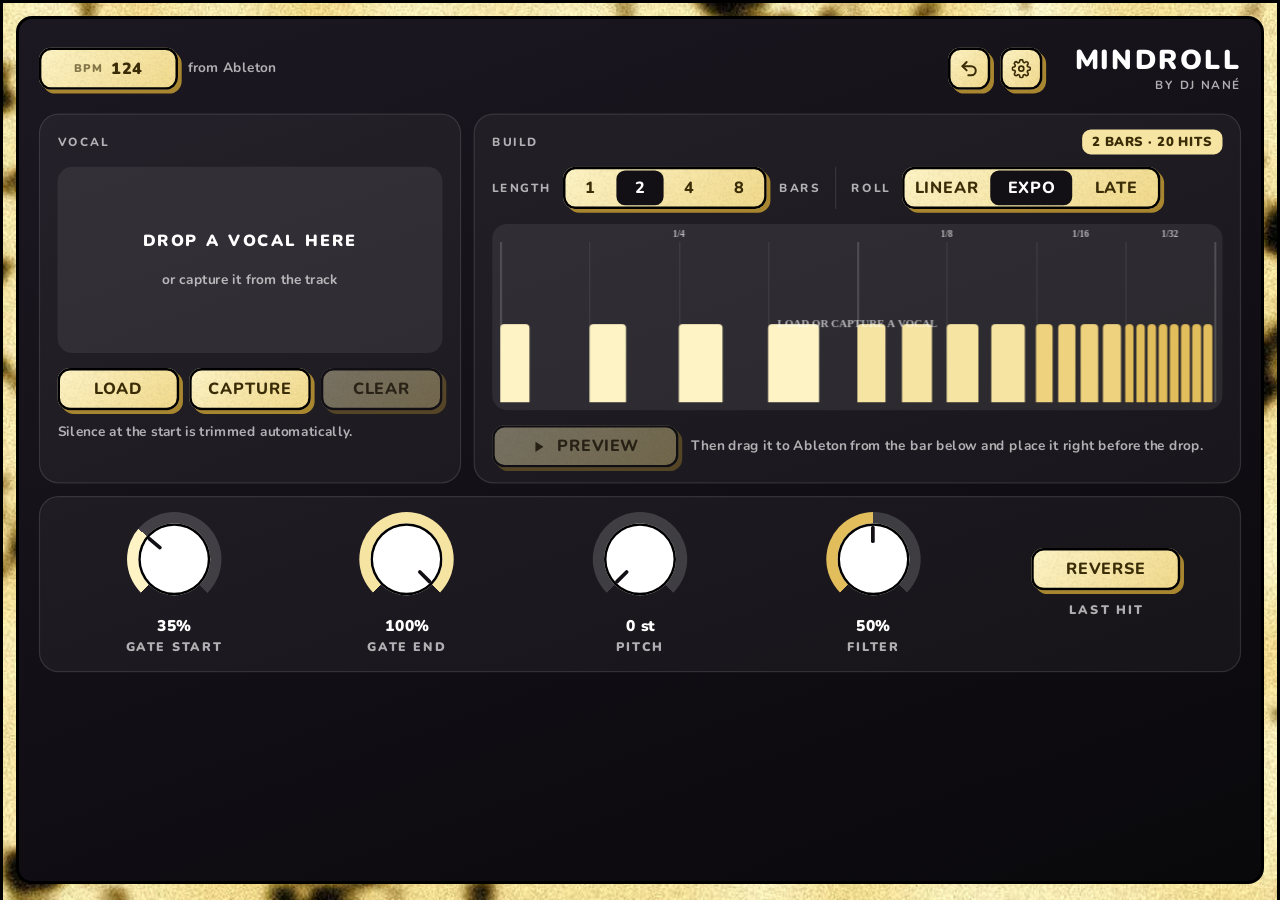
==== ui/index.html @ 0ae4fd10 "MINDROLL v0.1.0: vocal stutter build (1/4 → 1/8 → 1/16 → 1/32 hasta el drop) - Trozo de vocal: solta" ====
<!DOCTYPE html>
<html lang="en">
<head>
<meta charset="utf-8">
<meta name="viewport" content="width=device-width,initial-scale=1">
<title>MINDROLL &#183; Dj Nan&#233;</title>
<style>
@font-face{font-family:'Nunito';font-weight:500;font-style:normal;src:url([data-uri]) format('woff2')}
@font-face{font-family:'Nunito';font-weight:700;font-style:normal;src:url([data-uri]) format('woff2')}
@font-face{font-family:'Nunito';font-weight:800;font-style:normal;src:url([data-uri]) format('woff2')}
@font-face{font-family:'Nunito';font-weight:900;font-style:normal;src:url([data-uri]) format('woff2')}

:root{--bg1:#1c1822;--bg2:#09080b;--pan:rgba(255,255,255,.045);--panb:rgba(255,255,255,.11);--w:#fff;--mu:rgba(255,255,255,.66);
 --btn:#fff;--btnt:#121015;--btnh:#e9e7ed;--on:#121015;--ont:#fff;--onb:rgba(255,255,255,.55);--cell:rgba(255,255,255,.075);
 --track:rgba(255,255,255,.16);--arc:#fff;--grid:rgba(255,255,255,.10);--grid2:rgba(255,255,255,.22);
 --h0:#fdf3c4;--h1:#f6e4a2;--h2:#eed27e;--h3:#e2bd5c;--wave:#f1d98a}
html.light{--bg1:#f6f5f8;--bg2:#e3e1e8;--pan:rgba(255,255,255,.72);--panb:rgba(18,16,21,.1);--w:#121015;--mu:rgba(18,16,21,.6);
 --btn:#121015;--btnt:#fff;--btnh:#2c2833;--on:#fff;--ont:#121015;--onb:rgba(18,16,21,.5);--cell:rgba(18,16,21,.07);
 --track:rgba(18,16,21,.14);--arc:#121015;--grid:rgba(18,16,21,.09);--grid2:rgba(18,16,21,.2);
 --h0:#ecd88f;--h1:#e3c66e;--h2:#d6b255;--h3:#c49b3c;--wave:#c9a645}
*{box-sizing:border-box}
html,body{height:100%}
body{margin:0;background:linear-gradient(160deg,var(--bg1),var(--bg2));background-attachment:fixed;color:var(--w);font:13px/1.4 Nunito,-apple-system,BlinkMacSystemFont,system-ui,sans-serif;overflow:hidden;user-select:none;-webkit-user-select:none}
.wrap{position:absolute;left:0;top:0;width:1000px;padding:14px 16px 8px;transform-origin:0 0;display:flex;flex-direction:column}
button{font:inherit;font-weight:800;color:var(--btnt);background:var(--btn);border:0;border-radius:10px;padding:0 12px;height:34px;cursor:pointer;box-shadow:0 1px 2px rgba(0,0,0,.18);transition:transform .14s ease,box-shadow .14s ease,background .14s ease;letter-spacing:.05em;white-space:nowrap}
button:hover{transform:translateY(-1px) scale(1.03);background:var(--btnh);color:var(--btnt)}
button:active{transform:none}
button:disabled{opacity:.4;cursor:default;transform:none}
button svg{width:15px;height:15px;display:block}
.tg.on,.tg.on:hover{background:var(--on);color:var(--ont);box-shadow:inset 0 0 0 1.5px var(--onb)}
header{position:relative;display:flex;align-items:center;justify-content:space-between;margin-bottom:10px;height:52px}
.hl,.hr{display:flex;align-items:center;gap:8px;min-width:0}
.logo{line-height:1;pointer-events:none}
.logo b{display:block;font-weight:900}
.logo small{display:block;font-weight:700}
.ico{width:34px;padding:0;display:flex;align-items:center;justify-content:center}
.ico svg{width:16px;height:16px}
.val{width:112px;height:34px;border-radius:10px;background:var(--btn);color:var(--btnt);display:flex;align-items:center;justify-content:center;font-weight:900;box-shadow:0 1px 2px rgba(0,0,0,.18);font-variant-numeric:tabular-nums;letter-spacing:.03em;touch-action:none;flex:none}
.val.drag{cursor:ns-resize}
.val small{font-size:9px;letter-spacing:.14em;margin-right:6px;opacity:.6;font-weight:900}
.hint{font-size:11px;color:var(--mu);font-weight:700;letter-spacing:.02em}
/* paneles */
.main{display:flex;gap:10px;margin-bottom:10px}
.panel{background:var(--pan);border:1px solid var(--panb);border-radius:16px;padding:12px 14px}
.ptitle{font-size:9.5px;letter-spacing:.16em;color:var(--mu);text-transform:uppercase;font-weight:800;margin-bottom:10px;display:flex;gap:8px;align-items:center;white-space:nowrap;height:20px}
.sp{flex:1}
.chip{display:inline-flex;align-items:center;height:20px;padding:0 8px;border-radius:7px;font-size:10.5px;font-weight:900;letter-spacing:.06em;color:#3a2c06;background:var(--h1);text-transform:none;max-width:210px;overflow:hidden;text-overflow:ellipsis}
.lbl{font-size:9.5px;letter-spacing:.16em;color:var(--mu);font-weight:800}
/* source */
.srcp{width:340px;flex:none;display:flex;flex-direction:column}
.wave{position:relative;height:150px;border-radius:12px;background:var(--cell);overflow:hidden}
.wave canvas{position:absolute;inset:0;width:100%;height:100%}
.empty{position:absolute;inset:0;display:flex;flex-direction:column;align-items:center;justify-content:center;gap:4px;text-align:center;pointer-events:none}
.empty b{font-weight:900;font-size:13px;letter-spacing:.14em}
.wave.over{box-shadow:inset 0 0 0 2px var(--h2)}
.btns3{display:grid;grid-template-columns:repeat(3,1fr);gap:8px;margin-top:12px}
.btns3 button{width:100%}
.cap.wait,.cap.rec{background:var(--on)!important;color:var(--ont)!important}
.cap.wait{animation:blink .5s ease-in-out infinite alternate}
.cap.rec{box-shadow:inset 0 0 0 2px #e7a1a1!important}
@keyframes blink{from{opacity:1}to{opacity:.55}}
.srcp .hint{margin-top:10px;min-height:16px}
/* build */
.bldp{flex:1;min-width:0;display:flex;flex-direction:column}
.row{display:flex;align-items:center;gap:10px}
.seg{display:inline-flex;background:var(--btn);border-radius:10px;overflow:hidden;box-shadow:0 1px 2px rgba(0,0,0,.18);height:34px;padding:3px;gap:2px}
.seg button{border-radius:7px;box-shadow:none!important;height:28px;padding:0;background:transparent;color:var(--btnt);width:38px}
.seg button:hover{transform:none;background:var(--btnh);color:var(--btnt)}
.seg button.on,.seg button.on:hover{background:var(--on);color:var(--ont)}
.seg.wide button{width:66px}
.vsep{width:1px;align-self:stretch;background:var(--panb);margin:0 2px}
.lane{position:relative;height:150px;border-radius:12px;background:var(--cell);margin-top:12px;overflow:hidden}
.lane canvas{position:absolute;inset:0;width:100%;height:100%}
.bldp .row.end{margin-top:12px}
.prev{width:150px;display:flex;align-items:center;justify-content:center;gap:8px}
.prev svg{width:13px;height:13px}
.prev.on,.prev.on:hover{background:var(--on)!important;color:var(--ont)!important}
.prev.wait{animation:blink .5s ease-in-out infinite alternate}
/* knobs */
.knp .knobs{display:flex;align-items:center;justify-content:space-around}
.kn{display:flex;flex-direction:column;align-items:center;width:120px}
.dial{--p:.5;--a:0deg;width:76px;height:76px;border-radius:50%;position:relative;cursor:ns-resize;touch-action:none;transition:transform .14s ease;
 background:conic-gradient(from -135deg,var(--acc) calc(var(--p)*270deg),var(--track) calc(var(--p)*270deg) 270deg,transparent 270deg)}
.dial:hover{transform:scale(1.05)}
.dial::after{content:"";position:absolute;inset:9px;border-radius:50%;background:#fff;box-shadow:0 1px 4px rgba(0,0,0,.25)}
.dial .ind{position:absolute;left:50%;top:11px;width:3px;height:14px;margin-left:-1.5px;background:#121015;z-index:2;transform-origin:1.5px 27px;transform:rotate(var(--a));border-radius:2px}
.kv{font-size:12.5px;margin-top:7px;font-weight:900;font-variant-numeric:tabular-nums}
.kl{font-size:10px;color:var(--mu);letter-spacing:.16em;font-weight:900;margin-top:1px;white-space:nowrap}
.revb{width:120px}
/* toast / settings / tips */
#toast{position:fixed;left:50%;bottom:28px;transform:translateX(-50%);background:#fff;color:#121015;font-weight:800;padding:10px 16px;border-radius:12px;box-shadow:0 10px 30px rgba(0,0,0,.3);opacity:0;transition:opacity .25s;pointer-events:none;max-width:90vw;text-align:center;z-index:9500}
#toast.show{opacity:1}
.modal{position:fixed;inset:0;background:rgba(0,0,0,.45);display:none;align-items:center;justify-content:center;z-index:9400}
.modal.show{display:flex}
.card{background:#fff;color:#121015;border-radius:18px;width:500px;padding:20px 22px;box-shadow:0 20px 50px rgba(0,0,0,.35);animation:pop .18s ease;max-height:92vh;overflow:auto}
@keyframes pop{from{transform:scale(.95);opacity:0}to{transform:none;opacity:1}}
.card h2{margin:0 0 14px;font-size:16px;font-weight:900;display:flex;align-items:center;letter-spacing:.04em}
.card h3{margin:0 0 8px;font-size:10px;letter-spacing:.16em;color:#55505e;font-weight:900}
.card .close{margin-left:auto;width:30px;height:30px;padding:0;background:#efeef1;color:#121015;display:flex;align-items:center;justify-content:center}
.seti{display:flex;align-items:center;gap:12px;margin-bottom:16px}
.card .seg{background:#efeef1}
.card .seg button{color:#121015;width:96px}
.card .seg button:hover{background:#e2e0e6;color:#121015}
.card .seg button.on,.card .seg button.on:hover{background:#121015;color:#fff}
.info{background:#f4f3f5;border-radius:12px;padding:12px 14px;line-height:1.7;font-weight:700;font-size:12px;margin-bottom:16px}
.info span{color:#55505e;font-weight:600}
.tip{position:fixed;z-index:9600;pointer-events:none;background:#fff;color:#121015;font-size:11px;font-weight:700;padding:5px 9px;border-radius:8px;box-shadow:0 4px 14px rgba(0,0,0,.35);max-width:250px;opacity:0;transition:opacity .12s ease;white-space:normal;line-height:1.3}
.tip.show{opacity:1}

/* ===== MIND SKIN · común a toda la MIND SERIES (marco, botones, knobs, logo). Solo cambian las variables --m-* de cada plugin ===== */
:root{--m-a:#fdf3c4;--m-b:#f1d98a;--m-t:#3a2c06;--m-sh:#a8862f;--m-fr:url([data-uri]);--m-gr:url([data-uri])}
:root,:root.light{--btn:var(--m-gr),linear-gradient(135deg,var(--m-a),var(--m-b))!important;--btnh:var(--m-gr),linear-gradient(135deg,#fff,var(--m-a))!important;--btnt:var(--m-t)!important;--arc:var(--m-b)!important}
html{background:#050406 var(--m-fr) center/cover no-repeat}
body{background:transparent!important}
body::before{content:"";position:fixed;inset:16px;border:3px solid #000;border-radius:16px;background:linear-gradient(160deg,var(--bg1),var(--bg2));z-index:0;pointer-events:none}
body::after{content:"";position:fixed;inset:0;border:3px solid #000;z-index:9000;pointer-events:none}
#wrap{z-index:1}
button:not(.seg button),.bpm,.swing,.val,.bval,.seg,select.sel,.ddb{box-shadow:inset 0 0 0 2px #000,3px 3px 0 var(--m-sh)!important}
button:not(.seg button):hover{box-shadow:inset 0 0 0 2px #000,4px 4px 0 var(--m-sh)!important}
.tg.h,.tg.lk,.tg.m,.tg.s,button.ic,button.x,.dragb{box-shadow:inset 0 0 0 1.5px #000!important}
button.tg.on{box-shadow:inset 0 0 0 1.5px #4a4252!important}
select.sel{background:url("data:image/svg+xml,%3Csvg xmlns='http://www.w3.org/2000/svg' width='10' height='6'%3E%3Cpath d='M1 1l4 4 4-4' fill='none' stroke='%23121015' stroke-width='1.6'/%3E%3C/svg%3E") right 10px center no-repeat,var(--m-gr),linear-gradient(135deg,var(--m-a),var(--m-b))!important;color:var(--m-t)!important}
.dial::after{box-shadow:inset 0 0 0 2px #000!important}
.dial{transition:transform .14s ease,box-shadow .5s ease!important;outline:none;-webkit-tap-highlight-color:transparent}
.dial.glow{border-radius:50%;box-shadow:0 0 0 1px var(--m-b),0 0 10px 2px color-mix(in srgb,var(--m-b) 60%,transparent)}
header .logo{position:static!important;transform:none!important;order:3;margin-left:18px;display:flex!important;flex-direction:row-reverse!important;align-items:center!important;gap:10px!important;text-align:right!important;line-height:1.05!important}
header .logo:not(:has(img)){flex-direction:column!important;align-items:flex-end!important;gap:0!important}
header .logo img{height:54px!important;width:auto!important;max-width:64px!important;object-fit:contain;margin:0!important}
header .logo span,header .logo b{display:block;font-size:22px!important;font-weight:900!important;letter-spacing:.08em!important;margin-right:0!important;text-align:right!important}
header .logo small{display:block;font-size:9.5px!important;font-weight:600!important;letter-spacing:.14em!important;margin-top:2px!important;padding:0!important;text-align:right!important;text-transform:uppercase;color:var(--mu)}
header .hr{margin-left:auto}
/* ===== fin MIND SKIN ===== */

/* MINDROLL: la barra de arrastre (nativa) va debajo, dentro del mismo marco */
body::after{border-bottom:0}
.seg button,.card .close,.card .seg{box-shadow:none!important}
</style>
</head>
<body>
<div class="wrap" id="wrap">
<header>
 <div class="hl">
  <div class="val" id="bpmv" data-tip="Tempo of the build. It follows Ableton; in the standalone app drag it up and down"><small>BPM</small><span id="bpmt">124</span></div>
  <span class="hint" id="bpmh">from Ableton</span>
 </div>
 <div class="hr">
  <button class="ico" id="undo" data-tip="Undo (Cmd+Z)"><svg viewBox="0 0 24 24" fill="none" stroke="currentColor" stroke-width="2.4" stroke-linecap="round" stroke-linejoin="round"><path d="M9 14L4 9l5-5"/><path d="M4 9h10.5a5.5 5.5 0 0 1 0 11H11"/></svg></button>
  <button class="ico" id="gear" data-tip="Settings"><svg viewBox="0 0 24 24" fill="none" stroke="currentColor" stroke-width="2" stroke-linecap="round" stroke-linejoin="round"><circle cx="12" cy="12" r="3"/><path d="M19.4 15a1.65 1.65 0 0 0 .33 1.82l.06.06a2 2 0 1 1-2.83 2.83l-.06-.06a1.65 1.65 0 0 0-1.82-.33 1.65 1.65 0 0 0-1 1.51V21a2 2 0 1 1-4 0v-.09A1.65 1.65 0 0 0 9 19.4a1.65 1.65 0 0 0-1.82.33l-.06.06a2 2 0 1 1-2.83-2.83l.06-.06A1.65 1.65 0 0 0 4.68 15a1.65 1.65 0 0 0-1.51-1H3a2 2 0 1 1 0-4h.09A1.65 1.65 0 0 0 4.6 9a1.65 1.65 0 0 0-.33-1.82l-.06-.06a2 2 0 1 1 2.83-2.83l.06.06A1.65 1.65 0 0 0 9 4.68a1.65 1.65 0 0 0 1-1.51V3a2 2 0 1 1 4 0v.09a1.65 1.65 0 0 0 1 1.51 1.65 1.65 0 0 0 1.82-.33l.06-.06a2 2 0 1 1 2.83 2.83l-.06.06A1.65 1.65 0 0 0 19.4 9a1.65 1.65 0 0 0 1.51 1H21a2 2 0 1 1 0 4h-.09a1.65 1.65 0 0 0-1.51 1z"/></svg></button>
  <div class="logo"><b>MINDROLL</b><small>BY DJ NAN&#201;</small></div>
 </div>
</header>

<div class="main">
 <div class="panel srcp">
  <div class="ptitle">Vocal<div class="sp"></div><span class="chip" id="sname" style="display:none"></span></div>
  <div class="wave" id="wave" data-tip="The vocal slice. The light part is what the build plays. Drop a file here"><canvas id="wcv"></canvas>
   <div class="empty" id="empty"><b>DROP A VOCAL HERE</b><span class="hint">or capture it from the track</span></div></div>
  <div class="btns3">
   <button id="load" data-tip="Load a one-shot or a slice of vocal">LOAD</button>
   <button class="cap" id="cap" data-tip="CAPTURE: records the next beat of this track (with the song playing). Stopped: it starts as soon as the vocal sounds">CAPTURE</button>
   <button id="clear" data-tip="Remove the vocal">CLEAR</button>
  </div>
  <div class="hint" id="shint">Silence at the start is trimmed automatically.</div>
 </div>
 <div class="panel bldp">
  <div class="ptitle">Build<div class="sp"></div><span class="chip" id="binfo">2 BARS</span></div>
  <div class="row">
   <span class="lbl">LENGTH</span><div class="seg" id="bars"></div><span class="lbl">BARS</span>
   <div class="vsep"></div>
   <span class="lbl">ROLL</span><div class="seg wide" id="curve"></div>
  </div>
  <div class="lane" id="lane" data-tip="Each block is one hit: it gets faster and longer up to the drop. Taller blocks are pitched up"><canvas id="lcv"></canvas></div>
  <div class="row end">
   <button class="prev" id="prev" data-tip="PREVIEW: plays the build on this track. With the song playing it comes in on the next bar"><svg viewBox="0 0 24 24" fill="currentColor"><path d="M7 4.5v15l12-7.5z"/></svg><span>PREVIEW</span></button>
   <span class="hint" id="phint">Then drag it to Ableton from the bar below and place it right before the drop.</span>
  </div>
 </div>
</div>

<div class="panel knp">
 <div class="knobs" id="knobs"></div>
</div>
</div>

<div id="modal" class="modal"><div class="card">
 <h2>Settings<button class="close" id="mclose"><svg viewBox="0 0 24 24" fill="none" stroke="currentColor" stroke-width="2.5" stroke-linecap="round" width="14" height="14"><path d="M6 6l12 12M18 6L6 18"/></svg></button></h2>
 <h3>APPEARANCE</h3>
 <div class="seti"><div class="seg" id="theme"></div></div>
 <h3>HOW TO USE</h3>
 <div class="info"><b>1. Put it on the vocal track</b><br><span>The vocal goes through untouched.</span><br>
  <b>2. Get the slice</b><br><span>Drop a one-shot or a vocal slice, or press CAPTURE with the song playing: it records the next beat of the track.</span><br>
  <b>3. Shape the build</b><br><span>LENGTH in bars, ROLL for how it speeds up (1/4 &#8594; 1/8 &#8594; 1/16 &#8594; 1/32). GATE START and END set how much of the slice plays on each hit. PITCH and FILTER rise to the drop. REVERSE turns the last hit around.</span><br>
  <b>4. Listen and drag</b><br><span>PREVIEW plays it on the next bar. Drag the bar at the bottom into Ableton and put the clip right before the drop.</span></div>
 <h3>INFO</h3>
 <div class="info">MINDROLL<br><span>Series</span> Mind Series<br><span>Version</span> <b id="ver"></b><br><span>Created by</span> Dj Nan&#233;</div>
</div></div>
<div id="toast"></div>
<div class="tip" id="tip"></div>

<script>
"use strict";
const VERSION='0.1.0';
const BARS=[1,2,4,8], CURVES=['LINEAR','EXPO','LATE'], STAGES=['1/4','1/8','1/16','1/32'];
const J=()=>window.__JUCE__&&window.__JUCE__.backend;
const PLUGIN=!!J();
function emit(ev,obj){try{if(J())J().emitEvent(ev,obj||{})}catch(e){}}
function on(ev,fn){try{if(J())J().addEventListener(ev,fn)}catch(e){}}
const $=q=>document.querySelector(q);
function el(t,c,h){const e=document.createElement(t);if(c)e.className=c;if(h!=null)e.innerHTML=h;return e}
const clamp=(v,a,b)=>Math.max(a,Math.min(b,v));
let toastT=null;function toast(m){const t=$('#toast');t.textContent=m;t.classList.add('show');clearTimeout(toastT);toastT=setTimeout(()=>t.classList.remove('show'),2600)}

// ================= estado (el plugin manda; aquí hay una copia) =================
const P={bars:1,curve:1,gate0:.35,gate1:1,pitch:0,filter:.5,reverse:0,sbpm:124};
let SRC={loaded:false}, PLAN={total:8,hits:[]}, settings={theme:'dark',standalone:false};
let cap=0, prev=0, pos=0, bpm=124, dragging=null;

function set(id,v){P[id]=v;emit('moSet',{id,v});if(!PLUGIN)demoPlan()}
function gesture(id,begin){emit('moGesture',{id,begin})}
function setG(id,v){gesture(id,true);set(id,v);gesture(id,false)}

// ================= deshacer =================
const undoS=[],redoS=[];
function snap(){return JSON.stringify(P)}
function pushUndo(){const s=snap();if(undoS[undoS.length-1]!==s){undoS.push(s);if(undoS.length>100)undoS.shift()}redoS.length=0}
function restore(s){const o=JSON.parse(s);for(const k in o)if(o[k]!==P[k])setG(k,o[k]);paint()}
function undo(){if(!undoS.length){toast('Nothing to undo');return}redoS.push(snap());restore(undoS.pop())}
function redo(){if(!redoS.length)return;undoS.push(snap());restore(redoS.pop())}
$('#undo').onclick=undo;
document.addEventListener('keydown',e=>{if((e.metaKey||e.ctrlKey)&&e.key.toLowerCase()==='z'){e.preventDefault();e.shiftKey?redo():undo()}});

// ================= arrastres =================
function dragVal(elm,id,opt){
 let down=false,y0=0,v0=0;
 elm.addEventListener('pointerdown',e=>{if(opt.ok&&!opt.ok())return;down=true;y0=e.clientY;v0=P[id];elm.setPointerCapture(e.pointerId);pushUndo();gesture(id,true);dragging=id});
 elm.addEventListener('pointermove',e=>{if(!down)return;const d=(y0-e.clientY)/(opt.px*(e.shiftKey?4:1));const v=opt.snap(clamp(v0+d*(opt.max-opt.min),opt.min,opt.max));if(v!==P[id]){set(id,v);paint()}});
 const up=()=>{if(!down)return;down=false;dragging=null;gesture(id,false)};
 elm.addEventListener('pointerup',up);elm.addEventListener('pointercancel',up);
 elm.addEventListener('dblclick',()=>{if(opt.ok&&!opt.ok())return;pushUndo();setG(id,opt.def);paint()});
 elm.addEventListener('wheel',e=>{if(opt.ok&&!opt.ok())return;e.preventDefault();pushUndo();const v=opt.snap(clamp(P[id]+(e.deltaY<0?opt.wheel:-opt.wheel),opt.min,opt.max));setG(id,v);paint()},{passive:false});
}
const r2=v=>Math.round(v*100)/100;
dragVal($('#bpmv'),'sbpm',{min:60,max:200,px:400,def:124,snap:v=>Math.round(v),wheel:1,ok:()=>settings.standalone});

// ================= knobs =================
const pct=v=>Math.round(v*100)+'%';
const KN=[
 {id:'gate0',l:'GATE START',min:.05,max:1,def:.35,snap:r2,wheel:.05,fmt:pct,acc:'var(--h0)',tip:'How much of the slice plays on each hit at the start. Short = choppy'},
 {id:'gate1',l:'GATE END',min:.05,max:1,def:1,snap:r2,wheel:.05,fmt:pct,acc:'var(--h1)',tip:'How much plays on each hit right before the drop. The slice grows from START to END'},
 {id:'pitch',l:'PITCH',min:0,max:12,def:0,snap:Math.round,wheel:1,fmt:v=>(v>0?'+':'')+v+' st',acc:'var(--h2)',tip:'How far the vocal climbs by the drop, in semitones. It rises mostly at the end'},
 {id:'filter',l:'FILTER',min:0,max:1,def:.5,snap:r2,wheel:.05,fmt:pct,acc:'var(--h3)',tip:'Low pass that opens up to the drop. 0 % = no filter, 100 % = starts very dark'}];
const kns=[];
KN.forEach(k=>{
 const w=el('div','kn'),dial=el('div','dial','<div class="ind"></div>'),kv=el('div','kv'),kl=el('div','kl',k.l);
 dial.id='k_'+k.id;dial.style.setProperty('--acc',k.acc);dial.dataset.tip=k.tip+'. Double-click to reset';w.append(dial,kv,kl);$('#knobs').appendChild(w);
 dragVal(dial,k.id,{min:k.min,max:k.max,px:160,def:k.def,snap:k.snap,wheel:k.wheel});
 kns.push({k,dial,kv});
});
const rw=el('div','kn');const rb=el('button','tg revb','REVERSE');rb.id='rev';rb.dataset.tip='REVERSE: the last hit plays backwards and swells into the drop';
rw.append(rb,el('div','kl','LAST HIT'));rw.lastChild.style.marginTop='9px';$('#knobs').appendChild(rw);
rb.onclick=()=>{pushUndo();setG('reverse',P.reverse?0:1);paint()};

// ================= segmentos =================
function seg(sel,items,get,setf){const c=$(sel);c.innerHTML='';items.forEach(([v,l,tip])=>{const b=el('button',get()===v?'on':'',l);if(tip)b.dataset.tip=tip;b.onclick=()=>setf(v);c.appendChild(b)})}
const CTIP=['Same time on each step','Slow at first, faster and faster','Holds 1/4 almost all the way, rolls at the very end'];

// ================= vocal =================
$('#load').onclick=()=>{emit('moBrowse');if(!PLUGIN)demoSource()};
$('#cap').onclick=()=>{emit('moCapture');if(!PLUGIN){cap=cap?0:1;paintCap()}};
$('#prev').onclick=()=>{emit('moPreview');if(!PLUGIN){prev=prev?0:2;pos=0;paint()}};
$('#clear').onclick=()=>{emit('moClear');if(!PLUGIN){SRC={loaded:false};paintSource()}};
const wv=$('#wave');
['dragenter','dragover'].forEach(t=>document.addEventListener(t,e=>{e.preventDefault();wv.classList.add('over')}));
['dragleave','drop'].forEach(t=>document.addEventListener(t,e=>{e.preventDefault();if(t==='drop'||e.target===document.documentElement)wv.classList.remove('over')}));
document.addEventListener('drop',e=>{wv.classList.remove('over');const f=e.dataTransfer&&e.dataTransfer.files&&e.dataTransfer.files[0];if(!f)return;
 if(f.size>40*1024*1024){toast('That file is too big');return}
 const rd=new FileReader();rd.onload=()=>{const s=String(rd.result);emit('moLoad',{name:f.name,data:s.slice(s.indexOf(',')+1)});if(!PLUGIN)demoSource(f.name)};rd.readAsDataURL(f)});

// ================= pintar =================
function canvas(cv){const r=cv.getBoundingClientRect(),d=window.devicePixelRatio||1,s=(cv.__s||1);
 const w=Math.max(1,Math.round(r.width/s*d*s)),h=Math.max(1,Math.round(r.height/s*d*s));if(cv.width!==w||cv.height!==h){cv.width=w;cv.height=h}
 const c=cv.getContext('2d');c.setTransform(1,0,0,1,0,0);c.clearRect(0,0,w,h);return {c,w,h}}
const css=n=>getComputedStyle(document.documentElement).getPropertyValue(n).trim();

function paintSource(){
 $('#empty').style.display=SRC.loaded?'none':'flex';
 const n=$('#sname');n.style.display=SRC.loaded?'inline-flex':'none';n.textContent=SRC.loaded?SRC.name:'';
 $('#clear').disabled=!SRC.loaded;
 const {c,w,h}=canvas($('#wcv'));if(!SRC.loaded||!SRC.wave)return;
 const W=SRC.wave,use=clamp(PLAN.use==null?1:PLAN.use,0,1),mid=h/2,bw=w/W.length;
 for(let i=0;i<W.length;i++){const x=i*bw,a=Math.max(1,W[i]*(h*.42));
  c.fillStyle=css('--wave');c.globalAlpha=(i+.5)/W.length<=use?1:.28;c.fillRect(x+bw*.15,mid-a,Math.max(1,bw*.7),a*2)}
 c.globalAlpha=1;
 if(use<1){c.fillStyle=css('--grid2');c.fillRect(Math.round(use*w),8,Math.max(1,w/400),h-16)}
}

function paintLane(){
 const {c,w,h}=canvas($('#lcv'));const T=PLAN.total||8,hits=PLAN.hits||[],d=window.devicePixelRatio||1;
 const top=22*d,bot=h-8*d,lh=bot-top,X=b=>8*d+(w-16*d)*b/T;
 // compases y tiempos
 for(let b=0;b<=T;b++){c.fillStyle=b%4===0?css('--grid2'):css('--grid');c.fillRect(Math.round(X(b)),top-4*d,Math.max(1,d*(b%4===0?1.5:1)),lh+4*d)}
 // tramos 1/4 · 1/8 · 1/16 · 1/32
 c.font='800 '+(9.5*d)+'px Nunito';c.textAlign='center';c.textBaseline='middle';
 for(let st=0;st<4;st++){const hs=hits.filter(x=>x[5]===st&&!x[4]);if(!hs.length)continue;
  const a=hs[0][0],b=hs[hs.length-1][0]+hs[hs.length-1][1];c.fillStyle=css('--mu');c.fillText(STAGES[st],(X(a)+X(b))/2,11*d)}
 const rv=hits.find(x=>x[4]);if(rv){c.fillStyle=css('--mu');c.fillText('REV',(X(rv[0])+X(rv[0]+rv[1]))/2,11*d)}
 // golpes
 const cols=[css('--h0'),css('--h1'),css('--h2'),css('--h3')];
 hits.forEach(([b,len,g,se,rev,st])=>{const x=X(b),ww=Math.max(1.5*d,(X(b+len*g)-x)-Math.min(2*d,(X(b+len)-x)*.18));
  const hh=lh*(.5+.5*se/12),y=bot-hh,r=Math.min(4*d,ww/2);
  if(rev){const gr=c.createLinearGradient(x,0,x+ww,0);gr.addColorStop(0,'rgba(0,0,0,0)');gr.addColorStop(1,cols[3]);c.fillStyle=gr}else c.fillStyle=cols[st];
  c.beginPath();c.moveTo(x,bot);c.lineTo(x,y+r);c.quadraticCurveTo(x,y,x+r,y);c.lineTo(x+ww-r,y);c.quadraticCurveTo(x+ww,y,x+ww,y+r);c.lineTo(x+ww,bot);c.closePath();c.fill()});
 if(!hits.length||!SRC.loaded){c.fillStyle=css('--mu');c.font='800 '+(11*d)+'px Nunito';c.fillText(SRC.loaded?'':'LOAD OR CAPTURE A VOCAL',w/2,top+lh/2)}
 // cabezal del preview
 if(prev===2){const x=X(pos*T);c.fillStyle=css('--w');c.fillRect(Math.round(x),top-6*d,2*d,lh+6*d)}
}

function paintCap(){const b=$('#cap');b.classList.toggle('wait',cap===1);b.classList.toggle('rec',cap===2);b.textContent=cap===1?'WAITING':cap===2?'RECORDING':'CAPTURE';
 $('#shint').textContent=cap===1?'Waiting for the next beat (or for the vocal to sound). Press again to cancel.':cap===2?'Recording one beat of the track...':'Silence at the start is trimmed automatically.'}
function paintPrev(){const b=$('#prev');b.classList.toggle('on',prev===2);b.classList.toggle('wait',prev===1);
 b.querySelector('span').textContent=prev===1?'NEXT BAR':prev===2?'STOP':'PREVIEW';
 b.querySelector('svg').innerHTML=prev?'<rect x="6" y="6" width="12" height="12" rx="2"/>':'<path d="M7 4.5v15l12-7.5z"/>';b.disabled=!SRC.loaded}

function paint(){
 seg('#bars',BARS.map((b,i)=>[i,String(b)]),()=>P.bars,v=>{pushUndo();setG('bars',v);paint()});
 seg('#curve',CURVES.map((c,i)=>[i,c,CTIP[i]]),()=>P.curve,v=>{pushUndo();setG('curve',v);paint()});
 kns.forEach(({k,dial,kv})=>{const p=(P[k.id]-k.min)/(k.max-k.min);dial.style.setProperty('--p',p);dial.style.setProperty('--a',(-135+270*p)+'deg');kv.textContent=k.fmt(P[k.id])});
 $('#rev').classList.toggle('on',!!P.reverse);
 const b=BARS[P.bars]||2,nh=(PLAN.hits||[]).length;
 $('#binfo').textContent=b+(b>1?' BARS':' BAR')+(nh?' · '+nh+' HITS':'');
 const bp=settings.standalone?P.sbpm:bpm;$('#bpmt').textContent=Math.round(bp);
 $('#bpmv').classList.toggle('drag',!!settings.standalone);$('#bpmh').textContent=settings.standalone?'drag to change':'from Ableton';
 paintCap();paintPrev();paintLane();
}

// ================= settings =================
function paintSettings(){document.documentElement.classList.toggle('light',settings.theme==='light');
 seg('#theme',[['dark','DARK'],['light','LIGHT']],()=>settings.theme,v=>{settings.theme=v;paintSettings();paint();paintSource();emit('moSettings',{theme:v})})}
$('#gear').onclick=()=>$('#modal').classList.add('show');
$('#mclose').onclick=()=>$('#modal').classList.remove('show');
$('#modal').onclick=e=>{if(e.target.id==='modal')$('#modal').classList.remove('show')};
$('#ver').textContent=VERSION;

(function(){const tip=$('#tip');let t=null;
 document.addEventListener('mouseover',e=>{const x=e.target.closest('[data-tip]');clearTimeout(t);tip.classList.remove('show');if(!x)return;
  t=setTimeout(()=>{tip.textContent=x.dataset.tip;const r=x.getBoundingClientRect();tip.style.left=Math.min(innerWidth-260,Math.max(6,r.left))+'px';tip.style.top=Math.min(innerHeight-60,r.bottom+8)+'px';tip.classList.add('show')},550)});
 document.addEventListener('pointerdown',()=>{clearTimeout(t);tip.classList.remove('show')})})();

// ================= escala de la ventana =================
function fit(){const w=$('#wrap');w.style.transform='none';w.style.width='1000px';
 const nat=w.scrollHeight,s=Math.min((innerWidth-38)/1000,(innerHeight-38)/nat);
 w.style.width=((innerWidth-38)/s)+'px';w.style.left='19px';w.style.top='19px';w.style.transform='scale('+s+')';
 $('#wcv').__s=s;$('#lcv').__s=s;paintLane();paintSource()}
addEventListener('resize',fit);

// ================= puente con el plugin =================
on('moSettings',v=>{if(!v)return;Object.assign(settings,v);paintSettings();paint()});
on('moState',v=>{if(!v)return;
 if(v.p){for(const k in v.p){if(k===dragging)continue;const x=v.p[k];P[k]=typeof x==='boolean'?+x:x}
  ['bars','curve','pitch'].forEach(k=>P[k]=Math.round(P[k]));P.reverse=P.reverse>.5?1:0;paint()}
 let ch=false;
 if('cap' in v&&v.cap!==cap){cap=v.cap;ch=true}
 if('prev' in v&&v.prev!==prev){prev=v.prev;ch=true}
 if('bpm' in v&&v.bpm!==bpm){bpm=v.bpm;ch=true}
 if('pos' in v&&(v.pos!==pos||prev===2)){pos=v.pos;paintLane()}
 if(ch)paint()});
on('moSource',v=>{if(!v)return;SRC=v;paintSource();paint()});
on('moPlan',v=>{if(!v)return;PLAN=v;paintSource();paint()});
on('moToast',v=>{if(v&&v.msg)toast(v.msg)});

// ================= modo navegador (sin plugin): plan aproximado para ver la interfaz =================
function demoPlan(){if(PLUGIN)return;const T=4*BARS[P.bars],fr=[[.25,.25,.25,.25],[.5,.25,.125,.125],[.75,.125,.0625,.0625]][P.curve];
 const rl=P.reverse?(T>=16?1:.5):0,E=T-rl;let b=[],acc=0;fr.forEach(f=>{acc+=f*E;b.push(Math.round(acc*4)/4)});b[3]=E;
 const hs=[];let s=0;[1,.5,.25,.125].forEach((st,i)=>{for(let t=s;t<b[i]-1e-9;t+=st){const p=t/T;hs.push([t,Math.min(st,b[i]-t),P.gate0+(P.gate1-P.gate0)*p,P.pitch*p*p,0,i])}s=b[i]});
 if(rl)hs.push([E,rl,1,P.pitch,1,3]);PLAN={total:T,hits:hs,use:.6};paint()}
function demoSource(n){SRC={loaded:true,name:(n||'vocal_chop').replace(/\.[^.]+$/,''),dur:.8,wave:Array.from({length:240},(_,i)=>{const t=i/240;return Math.min(1,t*40)*Math.exp(-t*2.2)*(.55+.45*Math.abs(Math.sin(i*.9)))})};paintSource();paint()}

paintSettings();paint();
requestAnimationFrame(fit);
if(PLUGIN)emit('moReady');
else{demoPlan();if(location.hash==='#demo'){demoSource();P.pitch=7;P.reverse=1;demoPlan()}}

// ===== MIND SKIN: brillo del knob al tocarlo (dura 3 s tras soltarlo) =====
(function(){const T=new WeakMap();let cur=null;
const g=d=>{d.classList.add('glow');clearTimeout(T.get(d));T.set(d,setTimeout(()=>d.classList.remove('glow'),3000))};
const dial=e=>e.target&&e.target.closest?e.target.closest('.dial'):null;
addEventListener('pointerdown',e=>{const d=dial(e);if(d){cur=d;g(d)}},true);
addEventListener('pointermove',()=>{if(cur)g(cur)},true);
addEventListener('pointerup',()=>{if(cur)g(cur);cur=null},true);
addEventListener('wheel',e=>{const d=dial(e);if(d)g(d)},{capture:true,passive:true});})();
</script>
</body>
</html>
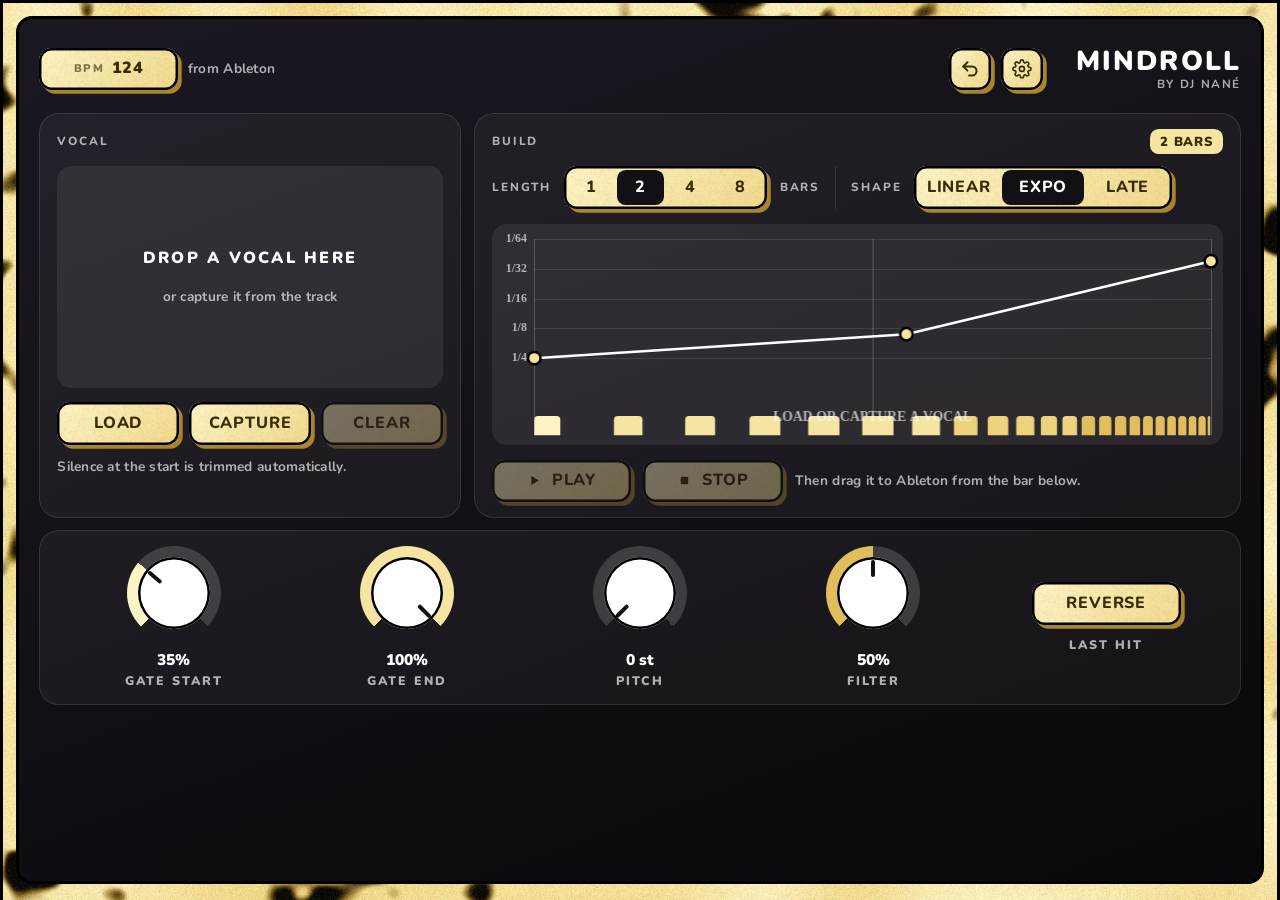
==== commit d422f0c0: "MINDROLL v0.2.0: roll libre guiado por una línea, PLAY/PAUSE/STOP e interfaz nítida - Sin rejilla: e" ====
--- a/ui/index.html
+++ b/ui/index.html
@@ -21,7 +21,8 @@
 *{box-sizing:border-box}
 html,body{height:100%}
 body{margin:0;background:linear-gradient(160deg,var(--bg1),var(--bg2));background-attachment:fixed;color:var(--w);font:13px/1.4 Nunito,-apple-system,BlinkMacSystemFont,system-ui,sans-serif;overflow:hidden;user-select:none;-webkit-user-select:none}
-.wrap{position:absolute;left:0;top:0;width:1000px;padding:14px 16px 8px;transform-origin:0 0;display:flex;flex-direction:column}
+.stage{position:absolute;left:19px;top:19px;right:19px;bottom:19px;overflow:hidden;z-index:1}
+.wrap{width:1000px;padding:14px 16px 8px;display:flex;flex-direction:column}
 button{font:inherit;font-weight:800;color:var(--btnt);background:var(--btn);border:0;border-radius:10px;padding:0 12px;height:34px;cursor:pointer;box-shadow:0 1px 2px rgba(0,0,0,.18);transition:transform .14s ease,box-shadow .14s ease,background .14s ease;letter-spacing:.05em;white-space:nowrap}
 button:hover{transform:translateY(-1px) scale(1.03);background:var(--btnh);color:var(--btnt)}
 button:active{transform:none}
@@ -48,7 +49,7 @@
 .lbl{font-size:9.5px;letter-spacing:.16em;color:var(--mu);font-weight:800}
 /* source */
 .srcp{width:340px;flex:none;display:flex;flex-direction:column}
-.wave{position:relative;height:150px;border-radius:12px;background:var(--cell);overflow:hidden}
+.wave{position:relative;height:178px;border-radius:12px;background:var(--cell);overflow:hidden}
 .wave canvas{position:absolute;inset:0;width:100%;height:100%}
 .empty{position:absolute;inset:0;display:flex;flex-direction:column;align-items:center;justify-content:center;gap:4px;text-align:center;pointer-events:none}
 .empty b{font-weight:900;font-size:13px;letter-spacing:.14em}
@@ -69,13 +70,13 @@
 .seg button.on,.seg button.on:hover{background:var(--on);color:var(--ont)}
 .seg.wide button{width:66px}
 .vsep{width:1px;align-self:stretch;background:var(--panb);margin:0 2px}
-.lane{position:relative;height:150px;border-radius:12px;background:var(--cell);margin-top:12px;overflow:hidden}
-.lane canvas{position:absolute;inset:0;width:100%;height:100%}
+.lane{position:relative;height:178px;border-radius:12px;background:var(--cell);margin-top:12px;overflow:hidden}
+.lane canvas{position:absolute;inset:0;width:100%;height:100%;cursor:crosshair;touch-action:none}
+.lane canvas.grab{cursor:grab}.lane canvas.grabbing{cursor:grabbing}
 .bldp .row.end{margin-top:12px}
-.prev{width:150px;display:flex;align-items:center;justify-content:center;gap:8px}
-.prev svg{width:13px;height:13px}
-.prev.on,.prev.on:hover{background:var(--on)!important;color:var(--ont)!important}
-.prev.wait{animation:blink .5s ease-in-out infinite alternate}
+.tr{width:112px;display:flex;align-items:center;justify-content:center;gap:8px}
+.tr svg{width:12px;height:12px}
+.tr.on,.tr.on:hover{background:var(--on)!important;color:var(--ont)!important}
 /* knobs */
 .knp .knobs{display:flex;align-items:center;justify-content:space-around}
 .kn{display:flex;flex-direction:column;align-items:center;width:120px}
@@ -108,7 +109,7 @@
 .tip.show{opacity:1}
 
 /* ===== MIND SKIN · común a toda la MIND SERIES (marco, botones, knobs, logo). Solo cambian las variables --m-* de cada plugin ===== */
-:root{--m-a:#fdf3c4;--m-b:#f1d98a;--m-t:#3a2c06;--m-sh:#a8862f;--m-fr:url([data-uri]);--m-gr:url([data-uri])}
+:root{--m-a:#fdf3c4;--m-b:#f1d98a;--m-t:#3a2c06;--m-sh:#a8862f;--m-fr:url([data-uri]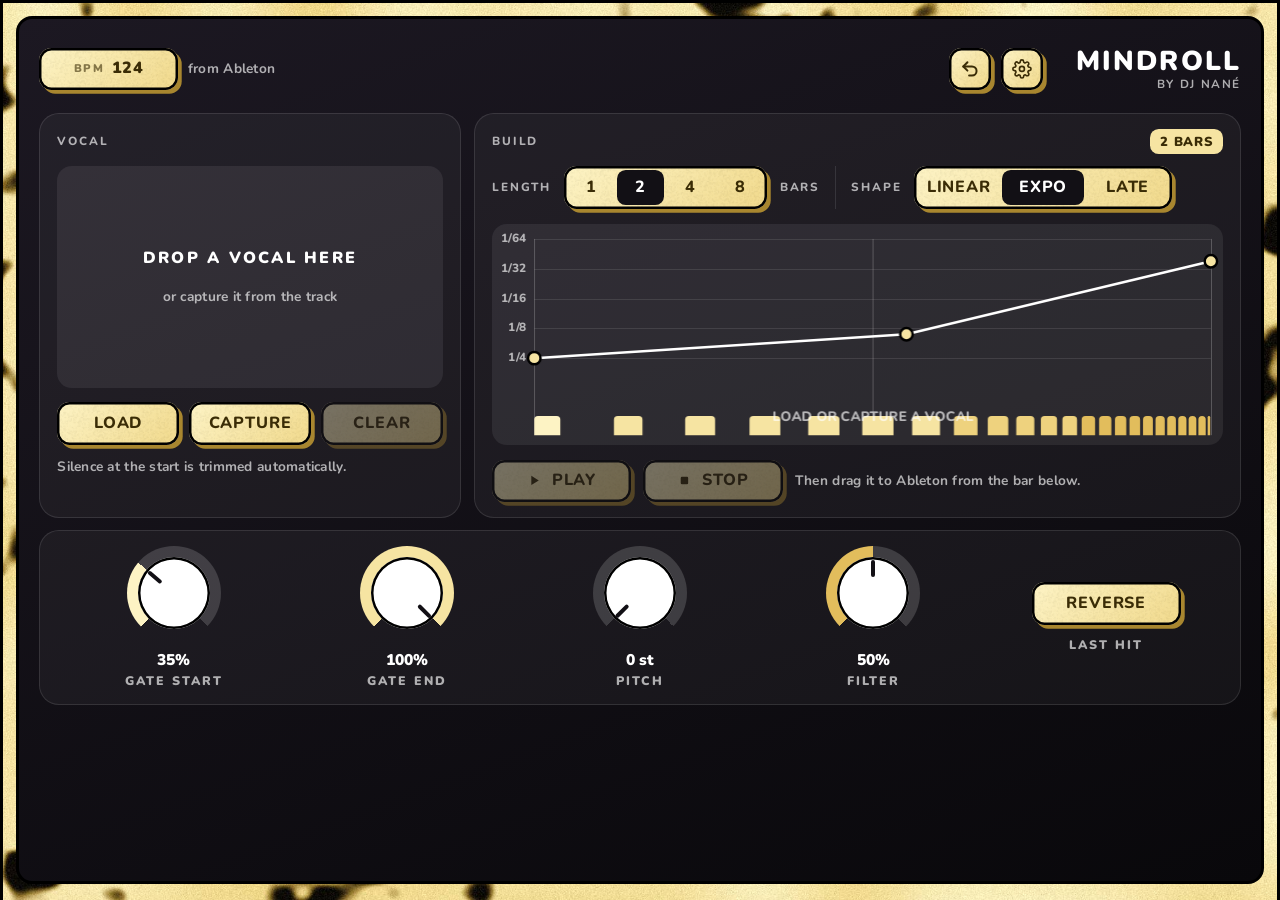
==== commit 2e62a055: "UI: redibujar la línea cuando carga Nunito (para la próxima build) Co-Authored-By: Claude Opus 5.5 <" ====
--- a/ui/index.html
+++ b/ui/index.html
@@ -420,6 +420,7 @@
 
 paintSettings();paint();
 requestAnimationFrame(fit);
+if(document.fonts&&document.fonts.ready)document.fonts.ready.then(()=>{paintLane();paintSource()});   // la línea se redibuja con Nunito en cuanto carga la fuente
 if(PLUGIN)emit('moReady');
 else{demoPlan();if(location.hash==='#demo'){demoSource();P.pitch=7;P.reverse=1;demoPlan()}}
 
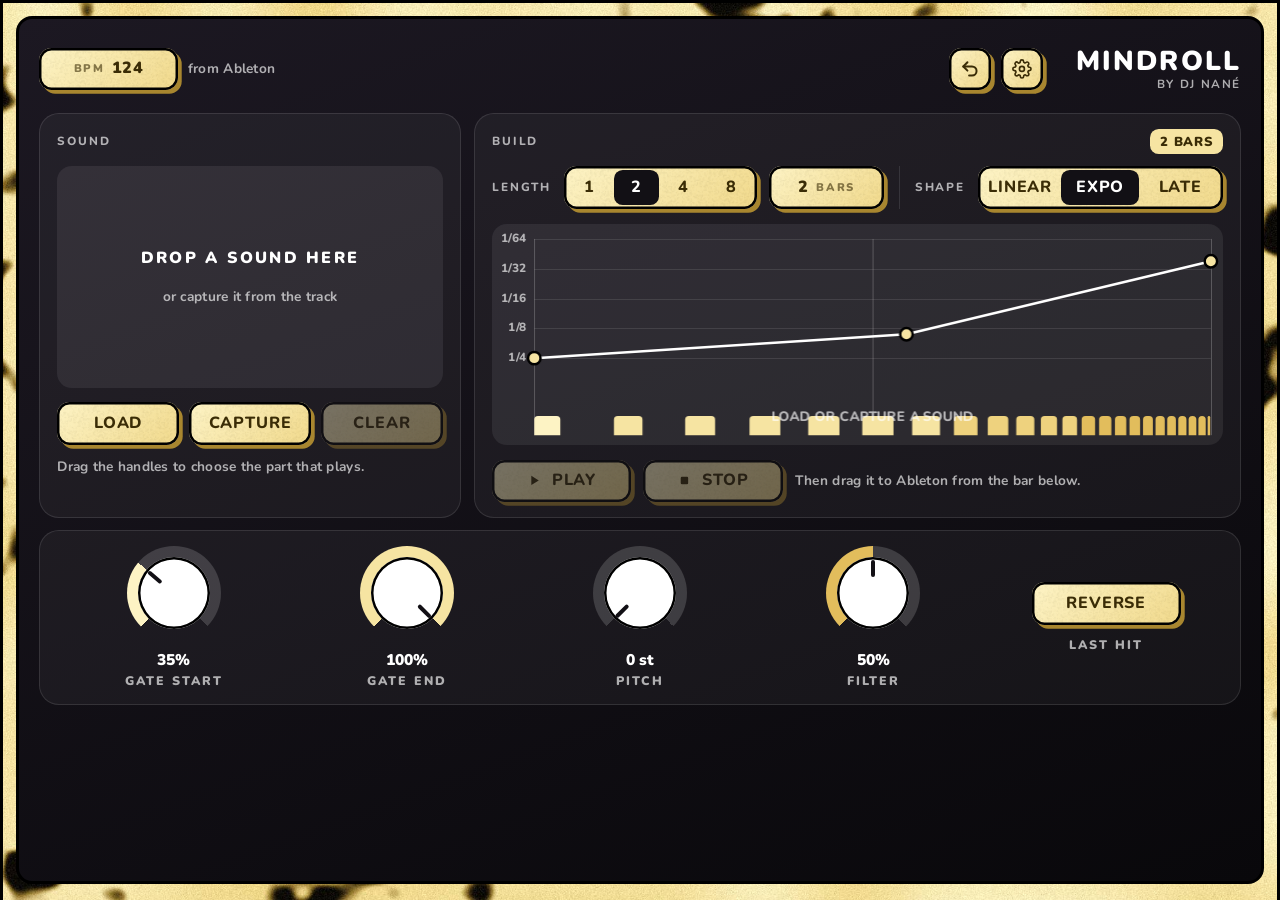
==== commit 8e1d62ae: "MINDROLL v0.3.0: espacio = PLAY, LENGTH libre, SOUND y recorte del sonido a mano - Barra espaciadora" ====
--- a/ui/index.html
+++ b/ui/index.html
@@ -39,6 +39,7 @@
 .val{width:112px;height:34px;border-radius:10px;background:var(--btn);color:var(--btnt);display:flex;align-items:center;justify-content:center;font-weight:900;box-shadow:0 1px 2px rgba(0,0,0,.18);font-variant-numeric:tabular-nums;letter-spacing:.03em;touch-action:none;flex:none}
 .val.drag{cursor:ns-resize}
 .val small{font-size:9px;letter-spacing:.14em;margin-right:6px;opacity:.6;font-weight:900}
+.val.lenv{width:92px;cursor:ns-resize}.val.lenv small{margin:0 0 0 6px}
 .hint{font-size:11px;color:var(--mu);font-weight:700;letter-spacing:.02em}
 /* paneles */
 .main{display:flex;gap:10px;margin-bottom:10px}
@@ -50,7 +51,8 @@
 /* source */
 .srcp{width:340px;flex:none;display:flex;flex-direction:column}
 .wave{position:relative;height:178px;border-radius:12px;background:var(--cell);overflow:hidden}
-.wave canvas{position:absolute;inset:0;width:100%;height:100%}
+.wave canvas{position:absolute;inset:0;width:100%;height:100%;touch-action:none}
+.wave canvas.ew{cursor:ew-resize}.wave canvas.mv{cursor:grab}
 .empty{position:absolute;inset:0;display:flex;flex-direction:column;align-items:center;justify-content:center;gap:4px;text-align:center;pointer-events:none}
 .empty b{font-weight:900;font-size:13px;letter-spacing:.14em}
 .wave.over{box-shadow:inset 0 0 0 2px var(--h2)}
@@ -153,20 +155,20 @@
 
 <div class="main">
  <div class="panel srcp">
-  <div class="ptitle">Vocal<div class="sp"></div><span class="chip" id="sname" style="display:none"></span></div>
-  <div class="wave" id="wave" data-tip="The vocal slice. The light part is what the build plays. Drop a file here"><canvas id="wcv"></canvas>
-   <div class="empty" id="empty"><b>DROP A VOCAL HERE</b><span class="hint">or capture it from the track</span></div></div>
+  <div class="ptitle">Sound<div class="sp"></div><span class="chip" id="sname" style="display:none"></span></div>
+  <div class="wave" id="wave" data-tip="Your sound. Drag the two handles to choose the part that plays (closer = shorter), drag in the middle to move it, double-click to use it all. Drop a file here"><canvas id="wcv"></canvas>
+   <div class="empty" id="empty"><b>DROP A SOUND HERE</b><span class="hint">or capture it from the track</span></div></div>
   <div class="btns3">
-   <button id="load" data-tip="Load a one-shot or a slice of vocal">LOAD</button>
-   <button class="cap" id="cap" data-tip="CAPTURE: records the next beat of this track (with the song playing). Stopped: it starts as soon as the vocal sounds">CAPTURE</button>
-   <button id="clear" data-tip="Remove the vocal">CLEAR</button>
+   <button id="load" data-tip="Load a sound: a one-shot, a vocal, anything">LOAD</button>
+   <button class="cap" id="cap" data-tip="CAPTURE: grabs a sound from the track the plugin is on. Press it, play the song and it records the next beat">CAPTURE</button>
+   <button id="clear" data-tip="Remove the sound">CLEAR</button>
   </div>
-  <div class="hint" id="shint">Silence at the start is trimmed automatically.</div>
+  <div class="hint" id="shint">Drag the handles to choose the part that plays.</div>
  </div>
  <div class="panel bldp">
   <div class="ptitle">Build<div class="sp"></div><span class="chip" id="binfo">2 BARS</span></div>
   <div class="row">
-   <span class="lbl">LENGTH</span><div class="seg" id="bars"></div><span class="lbl">BARS</span>
+   <span class="lbl">LENGTH</span><div class="seg" id="bars"></div><div class="val lenv" id="lenv" data-tip="Any length from 1 to 32 bars: drag up and down or use the wheel. Double-click = 2"><span id="lent">2</span><small>BARS</small></div>
    <div class="vsep"></div>
    <span class="lbl">SHAPE</span><div class="seg wide" id="shape"></div>
   </div>
@@ -189,11 +191,11 @@
  <h3>APPEARANCE</h3>
  <div class="seti"><div class="seg" id="theme"></div></div>
  <h3>HOW TO USE</h3>
- <div class="info"><b>1. Put it on the vocal track</b><br><span>The vocal goes through untouched.</span><br>
-  <b>2. Get the slice</b><br><span>Drop a one-shot or a vocal slice, or press CAPTURE with the song playing: it records the next beat of the track.</span><br>
+ <div class="info"><b>1. Put it on a track</b><br><span>Usually the vocal. The track goes through untouched.</span><br>
+  <b>2. Get the sound</b><br><span>Drop a one-shot or a vocal slice, or press CAPTURE and play the song: it records the next beat of the track. Drag the two handles on the waveform to choose the part that plays.</span><br>
   <b>3. Draw the speed</b><br><span>The line sets how fast the slice repeats, from 1/2 up to 1/64. It is not locked to the grid: the roll drifts off the beat as it speeds up. Drag the points, click the line to add one, double-click to remove it. LINEAR, EXPO and LATE are starting shapes.</span><br>
-  <b>4. Shape the sound</b><br><span>LENGTH in bars. GATE START and END set how much of the slice plays on each hit. PITCH and FILTER rise to the drop. REVERSE turns the last hit around.</span><br>
-  <b>5. Listen and drag</b><br><span>PLAY / PAUSE and STOP. Drag the bar at the bottom into Ableton and put the clip right before the drop.</span></div>
+  <b>4. Shape the sound</b><br><span>LENGTH from 1 to 32 bars. GATE START and END set how much of the slice plays on each hit. PITCH and FILTER rise to the drop. REVERSE turns the last hit around.</span><br>
+  <b>5. Listen and drag</b><br><span>PLAY / PAUSE (or the space bar) and STOP. Drag the bar at the bottom into Ableton and put the clip right before the drop.</span></div>
  <h3>INFO</h3>
  <div class="info">MINDROLL<br><span>Series</span> Mind Series<br><span>Version</span> <b id="ver"></b><br><span>Created by</span> Dj Nan&#233;</div>
 </div></div>
@@ -202,7 +204,7 @@
 
 <script>
 "use strict";
-const VERSION='0.2.0';
+const VERSION='0.3.0';
 const BARS=[1,2,4,8];
 // Formas de partida de la línea (mismas que en el plugin): [x 0..1, y 0..1]. y: 0 = 1/2 ... 1 = 1/64
 const SHAPES=[['LINEAR',[[0,.2],[1,.8]],'Steady acceleration from 1/4 to 1/32'],
@@ -219,12 +221,12 @@
 let toastT=null;function toast(m){const t=$('#toast');t.textContent=m;t.classList.add('show');clearTimeout(toastT);toastT=setTimeout(()=>t.classList.remove('show'),2600)}
 
 // ================= estado (el plugin manda; aquí hay una copia) =================
-const P={bars:1,gate0:.35,gate1:1,pitch:0,filter:.5,reverse:0,sbpm:124};
+const P={len:2,sstart:0,send:1,gate0:.35,gate1:1,pitch:0,filter:.5,reverse:0,sbpm:124};
 let LINE=SHAPES[1][1].map(p=>p.slice());
 let SRC={loaded:false}, PLAN={total:8,hits:[]}, settings={theme:'dark',standalone:false};
 let cap=0, play=0, pos=0, bpm=124, dragging=null, lineDrag=false, Z=1;
 
-function set(id,v){P[id]=v;emit('moSet',{id,v});if(!PLUGIN)demoPlan()}
+function set(id,v){P[id]=v;emit('moSet',{id,v});if(!PLUGIN&&id!=='sstart'&&id!=='send')demoPlan()}
 function gesture(id,begin){emit('moGesture',{id,begin})}
 function setG(id,v){gesture(id,true);set(id,v);gesture(id,false)}
 function sendLine(){emit('moLine',{pts:LINE.map(p=>[+p[0].toFixed(4),+p[1].toFixed(4)])});if(!PLUGIN)demoPlan()}
@@ -237,7 +239,10 @@
 function undo(){if(!undoS.length){toast('Nothing to undo');return}redoS.push(snap());restore(undoS.pop())}
 function redo(){if(!redoS.length)return;undoS.push(snap());restore(redoS.pop())}
 $('#undo').onclick=undo;
-document.addEventListener('keydown',e=>{if((e.metaKey||e.ctrlKey)&&e.key.toLowerCase()==='z'){e.preventDefault();e.shiftKey?redo():undo()}});
+document.addEventListener('keydown',e=>{if((e.metaKey||e.ctrlKey)&&e.key.toLowerCase()==='z'){e.preventDefault();e.shiftKey?redo():undo();return}
+ if((e.code==='Space'||e.key===' ')&&!e.repeat&&!e.metaKey&&!e.ctrlKey&&!e.altKey){e.preventDefault();if(SRC.loaded)$('#play').click()}});
+// que un botón pulsado no se quede con el foco (si no, el espacio lo volvería a pulsar)
+document.addEventListener('mouseup',()=>{const a=document.activeElement;if(a&&a.tagName==='BUTTON')a.blur()});
 
 // ================= arrastres =================
 function dragVal(elm,id,opt){
@@ -250,6 +255,7 @@
  elm.addEventListener('wheel',e=>{if(opt.ok&&!opt.ok())return;e.preventDefault();pushUndo();const v=opt.snap(clamp(P[id]+(e.deltaY<0?opt.wheel:-opt.wheel),opt.min,opt.max));setG(id,v);paint()},{passive:false});
 }
 const r2=v=>Math.round(v*100)/100;
+dragVal($('#lenv'),'len',{min:1,max:32,px:260,def:2,snap:v=>Math.round(v),wheel:1});
 dragVal($('#bpmv'),'sbpm',{min:60,max:200,px:400,def:124,snap:v=>Math.round(v),wheel:1,ok:()=>settings.standalone});
 
 // ================= knobs =================
@@ -299,15 +305,38 @@
  const n=$('#sname');n.style.display=SRC.loaded?'inline-flex':'none';n.textContent=SRC.loaded?SRC.name:'';
  $('#clear').disabled=!SRC.loaded;
  const {c,w,h,px}=canvas($('#wcv'));if(!SRC.loaded||!SRC.wave)return;
- const W=SRC.wave,use=clamp(PLAN.use==null?1:PLAN.use,0,1),mid=h/2,bw=(w-16)/W.length;
+ const W=SRC.wave,mid=h/2,X0=8,WW=w-16,bw=WW/W.length,a=Math.min(P.sstart,P.send),b=Math.max(P.sstart,P.send);
+ const use=clamp(PLAN.use==null?1:PLAN.use,0,1),ue=a+(b-a)*use;
+ // fuera del trozo elegido: apagado
+ c.fillStyle=css('--grid');c.fillRect(X0,6,WW*a,h-12);c.fillRect(X0+WW*b,6,WW*(1-b),h-12);
  c.fillStyle=css('--wave');
- for(let i=0;i<W.length;i++){const x=8+i*bw,a=Math.max(px,W[i]*(h*.4));c.globalAlpha=(i+.5)/W.length<=use?1:.28;c.fillRect(snapPx(x,px),snapPx(mid-a,px),Math.max(px,snapPx(bw*.6,px)),snapPx(a*2,px))}
+ for(let i=0;i<W.length;i++){const f=(i+.5)/W.length,x=X0+i*bw,amp=Math.max(px,W[i]*(h*.4));
+  c.globalAlpha=f<a||f>b?.18:f<=ue?1:.45;c.fillRect(snapPx(x,px),snapPx(mid-amp,px),Math.max(px,snapPx(bw*.6,px)),snapPx(amp*2,px))}
  c.globalAlpha=1;
- if(use<1){c.fillStyle=css('--grid2');c.fillRect(snapPx(8+use*(w-16),px),8,1,h-16)}
+ // tiradores
+ [a,b].forEach((v,i)=>{const x=snapPx(X0+WW*v,px),hx=i?x-12:x;c.fillStyle=css('--w');c.fillRect(x-1,6,2,h-12);
+  c.beginPath();c.moveTo(hx+4,6);c.lineTo(hx+8,6);c.quadraticCurveTo(hx+12,6,hx+12,10);c.lineTo(hx+12,18);c.quadraticCurveTo(hx+12,22,hx+8,22);c.lineTo(hx+4,22);c.quadraticCurveTo(hx,22,hx,18);c.lineTo(hx,10);c.quadraticCurveTo(hx,6,hx+4,6);
+  c.fillStyle=css('--h1');c.fill();c.lineWidth=1.5;c.strokeStyle='#000';c.stroke()});
 }
+// tiradores de la onda: elegir a mano qué parte del sonido suena
+(function(){const cv=$('#wcv');let mode=null,x0=0,a0=0,b0=0;
+ const pos=e=>{const r=cv.getBoundingClientRect();return clamp(((e.clientX-r.left)/r.width*cv.clientWidth-8)/(cv.clientWidth-16),0,1)};
+ const near=e=>{if(!SRC.loaded)return null;const f=pos(e),tol=10/(cv.clientWidth-16);
+  if(Math.abs(f-P.sstart)<tol)return 'a';if(Math.abs(f-P.send)<tol)return 'b';if(f>P.sstart&&f<P.send)return 'm';return null};
+ cv.addEventListener('pointermove',e=>{if(!mode){const m=near(e);cv.classList.toggle('ew',m==='a'||m==='b');cv.classList.toggle('mv',m==='m');return}
+  const f=pos(e),gap=.02;
+  if(mode==='a')set('sstart',+clamp(f,0,P.send-gap).toFixed(3));
+  else if(mode==='b')set('send',+clamp(f,P.sstart+gap,1).toFixed(3));
+  else{const d=clamp(f-x0,-a0,1-b0);set('sstart',+(a0+d).toFixed(3));set('send',+(b0+d).toFixed(3))}
+  paintSource()});
+ cv.addEventListener('pointerdown',e=>{const m=near(e);if(!m)return;mode=m;x0=pos(e);a0=P.sstart;b0=P.send;pushUndo();gesture('sstart',true);gesture('send',true);dragging=m==='b'?'send':'sstart';cv.setPointerCapture(e.pointerId)});
+ const up=()=>{if(!mode)return;mode=null;dragging=null;gesture('sstart',false);gesture('send',false)};
+ cv.addEventListener('pointerup',up);cv.addEventListener('pointercancel',up);
+ cv.addEventListener('dblclick',()=>{if(!SRC.loaded)return;pushUndo();setG('sstart',0);setG('send',1);paintSource()});
+})();
 
 // geometría de la línea: área de la curva arriba, golpes en la franja de abajo
-function geo(w,h){const T=PLAN.total||4*BARS[P.bars],rv=(PLAN.hits||[]).find(x=>x[4]),end=rv?rv[0]:T;
+function geo(w,h){const T=PLAN.total||4*P.len,rv=(PLAN.hits||[]).find(x=>x[4]),end=rv?rv[0]:T;
  const L=34,R=10,top=12,cb=h-46,hs=h-36,he=h-8,W=w-L-R;
  return {T,end,L,R,top,cb,hs,he,W,X:b=>L+W*b/T,LX:x=>L+W*x*end/T,LY:y=>top+(cb-top)*(1-y)}}
 const hitCol=r=>r<=1.05?css('--h0'):r<=2.1?css('--h1'):r<=4.2?css('--h2'):css('--h3');
@@ -328,7 +357,7 @@
  // la línea
  c.strokeStyle=css('--w');c.lineWidth=2;c.lineJoin='round';c.beginPath();LINE.forEach(([x,y],i)=>{const X=g.LX(x),Y=g.LY(y);i?c.lineTo(X,Y):c.moveTo(X,Y)});c.stroke();
  LINE.forEach(([x,y],i)=>{c.beginPath();c.arc(g.LX(x),g.LY(y),i===hover?6.5:5,0,Math.PI*2);c.fillStyle=css('--h1');c.fill();c.lineWidth=2;c.strokeStyle='#000';c.stroke()});
- if(!SRC.loaded){c.fillStyle=css('--mu');c.textAlign='center';c.font='800 11px Nunito';c.fillText('LOAD OR CAPTURE A VOCAL',g.L+g.W/2,(g.hs+g.he)/2)}
+ if(!SRC.loaded){c.fillStyle=css('--mu');c.textAlign='center';c.font='800 11px Nunito';c.fillText('LOAD OR CAPTURE A SOUND',g.L+g.W/2,(g.hs+g.he)/2)}
  // cabezal
  if(play){const x=snapPx(g.X(pos*g.T),px);c.fillStyle=css('--w');c.fillRect(x,g.top-4,2,g.he-g.top+4)}
 }
@@ -358,17 +387,18 @@
 
 function paintShape(){seg('#shape',SHAPES.map((s,i)=>[i,s[0],s[2]]),shapeIdx,v=>{pushUndo();LINE=SHAPES[v][1].map(p=>p.slice());sendLine();paint()})}
 function paintCap(){const b=$('#cap');b.classList.toggle('wait',cap===1);b.classList.toggle('rec',cap===2);b.textContent=cap===1?'WAITING':cap===2?'RECORDING':'CAPTURE';
- $('#shint').textContent=cap===1?'Waiting for the next beat (or for the vocal to sound). Press again to cancel.':cap===2?'Recording one beat of the track...':'Silence at the start is trimmed automatically.'}
+ $('#shint').textContent=cap===1?'Play the song: it records the next beat of this track. Press again to cancel.':cap===2?'Recording one beat of the track...':'Drag the handles to choose the part that plays.'}
 function paintPlay(){const b=$('#play');b.classList.toggle('on',play===1);b.querySelector('span').textContent=play===1?'PAUSE':'PLAY';
  b.querySelector('svg').innerHTML=play===1?'<rect x="6" y="5" width="4" height="14" rx="1"/><rect x="14" y="5" width="4" height="14" rx="1"/>':'<path d="M7 4.5v15l12-7.5z"/>';
  b.disabled=!SRC.loaded;$('#stop').disabled=!SRC.loaded||play===0}
 
 function paint(){
- seg('#bars',BARS.map((b,i)=>[i,String(b)]),()=>P.bars,v=>{pushUndo();setG('bars',v);paint()});
+ seg('#bars',BARS.map(b=>[b,String(b)]),()=>P.len,v=>{pushUndo();setG('len',v);paint()});
+ $('#lent').textContent=P.len;
  paintShape();
  kns.forEach(({k,dial,kv})=>{const p=(P[k.id]-k.min)/(k.max-k.min);dial.style.setProperty('--p',p);dial.style.setProperty('--a',(-135+270*p)+'deg');kv.textContent=k.fmt(P[k.id])});
  $('#rev').classList.toggle('on',!!P.reverse);
- const b=BARS[P.bars]||2,nh=(PLAN.hits||[]).length;
+ const b=P.len,nh=(PLAN.hits||[]).length;
  $('#binfo').textContent=b+(b>1?' BARS':' BAR')+(nh&&SRC.loaded?' · '+nh+' HITS':'');
  const bp=settings.standalone?P.sbpm:bpm;$('#bpmt').textContent=Math.round(bp);
  $('#bpmv').classList.toggle('drag',!!settings.standalone);$('#bpmh').textContent=settings.standalone?'drag to change':'from Ableton';
@@ -398,8 +428,8 @@
 // ================= puente con el plugin =================
 on('moSettings',v=>{if(!v)return;Object.assign(settings,v);paintSettings();paint()});
 on('moState',v=>{if(!v)return;
- if(v.p){for(const k in v.p){if(k===dragging)continue;const x=v.p[k];P[k]=typeof x==='boolean'?+x:x}
-  ['bars','pitch'].forEach(k=>P[k]=Math.round(P[k]));P.reverse=P.reverse>.5?1:0;paint()}
+ if(v.p){for(const k in v.p){if(k===dragging||(dragging==='sstart'&&k==='send'))continue;const x=v.p[k];P[k]=typeof x==='boolean'?+x:x}
+  ['len','pitch'].forEach(k=>P[k]=Math.round(P[k]));P.reverse=P.reverse>.5?1:0;paint()}
  let ch=false;
  if('cap' in v&&v.cap!==cap){cap=v.cap;ch=true}
  if('prev' in v&&v.prev!==play){play=v.prev;ch=true}
@@ -412,10 +442,10 @@
 
 // ================= modo navegador (sin plugin): mismo cálculo que el plugin para ver la interfaz =================
 function lineY(x){if(x<=LINE[0][0])return LINE[0][1];for(let i=1;i<LINE.length;i++)if(x<=LINE[i][0]){const [x0,y0]=LINE[i-1],[x1,y1]=LINE[i];return y0+(y1-y0)*(x1>x0?(x-x0)/(x1-x0):1)}return LINE[LINE.length-1][1]}
-function demoPlan(){if(PLUGIN)return;const T=4*BARS[P.bars],rl=P.reverse?(T>=16?1:.5):0,E=T-rl,hpb=y=>.5*Math.pow(32,y);
+function demoPlan(){if(PLUGIN)return;const T=4*P.len,rl=P.reverse?(T>=16?1:.5):0,E=T-rl,hpb=y=>.5*Math.pow(32,y);
  const st=[0];let ph=0;const dt=1/256;for(let t=0;t<E-1e-9;t+=dt){const r=hpb(lineY((t+dt/2)/E)),n=ph+r*dt;if(n>=1){const at=t+dt*(1-ph)/(r*dt);if(at<E-1e-6)st.push(at);ph=n-1}else ph=n}
  const hs=st.map((b,i)=>{const p=b/T;return [b,(i+1<st.length?st[i+1]:E)-b,P.gate0+(P.gate1-P.gate0)*p,P.pitch*p*p,0,hpb(lineY(b/E))]});
- if(rl)hs.push([E,rl,1,P.pitch,1,8]);PLAN={total:T,hits:hs,use:.6};paint()}
+ if(rl)hs.push([E,rl,1,P.pitch,1,8]);PLAN={total:T,hits:hs,use:Math.min(1,.6/Math.max(.05,P.send-P.sstart))};paintSource();paint()}
 function demoSource(n){SRC={loaded:true,name:(n||'vocal_chop').replace(/\.[^.]+$/,''),dur:.8,wave:Array.from({length:240},(_,i)=>{const t=i/240;return Math.min(1,t*40)*Math.exp(-t*2.2)*(.55+.45*Math.abs(Math.sin(i*.9)))})};paintSource();paint()}
 
 paintSettings();paint();
